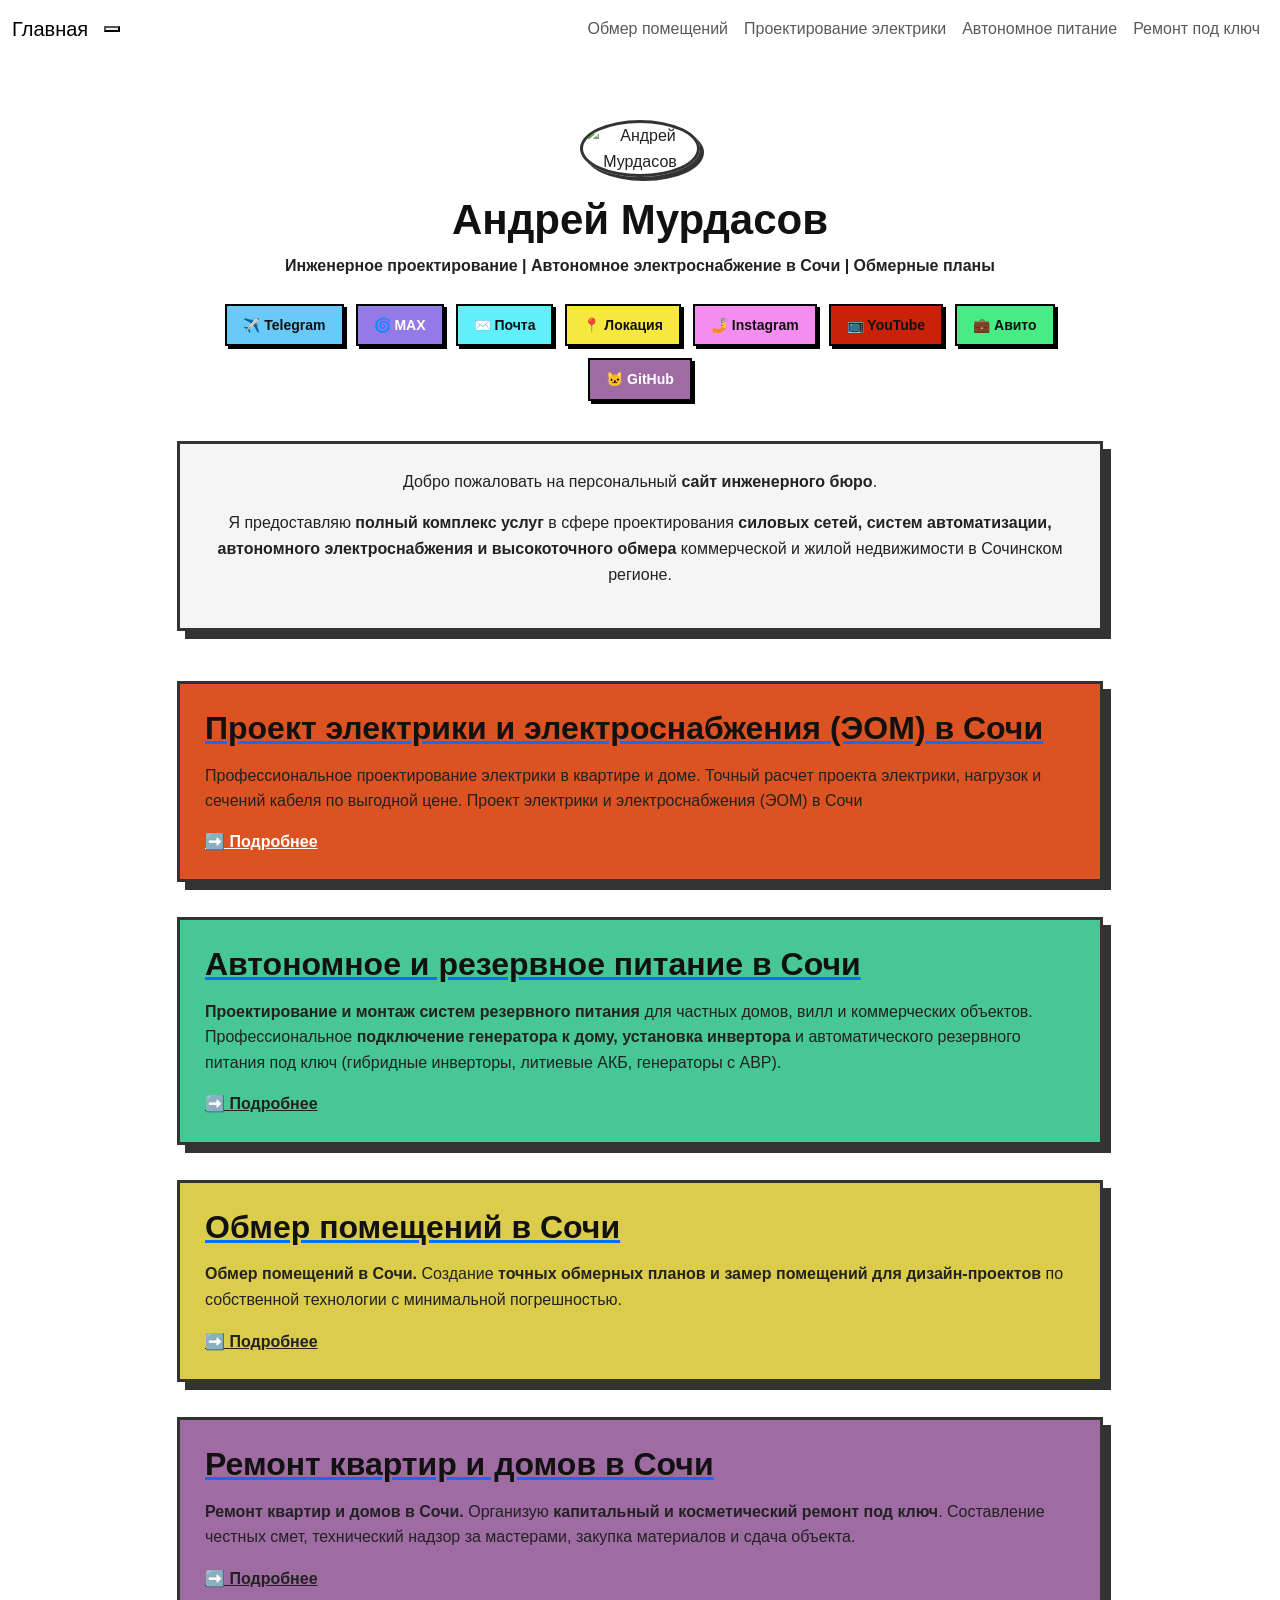
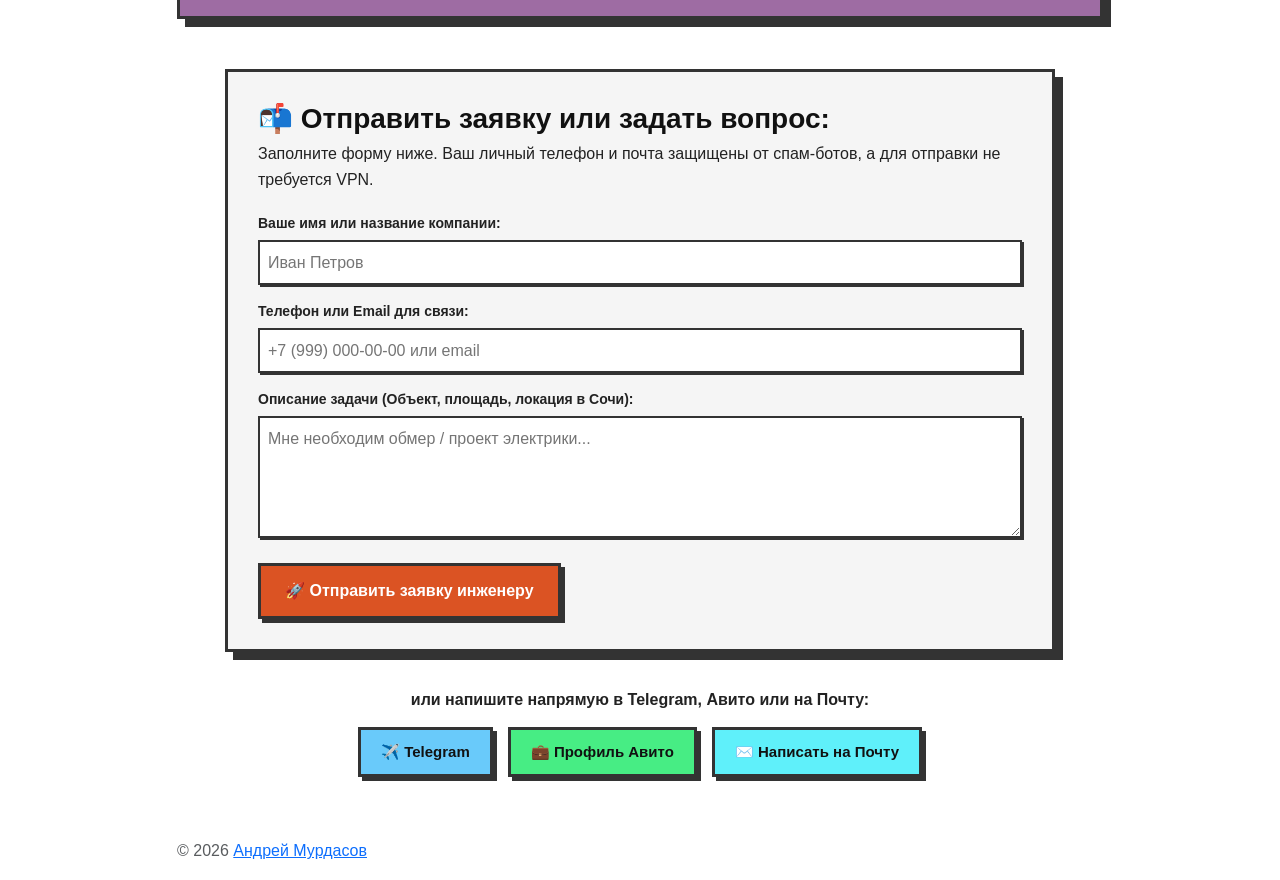
==== index.html @ ce28fa85 "макс" ====
<!DOCTYPE html>
<html lang="ru" itemscope itemtype="https://schema.org/WebPage" data-theme="light">
  <head>

  <meta charset="utf-8" />
  <meta name="viewport" content="width=device-width, initial-scale=1">

 


  <title>Андрей Мурдасов</title>

  <meta name="description" content="Добро пожаловать на персональный сайт инженерного бюро.
Я предоставляю полный комплекс услуг в сфере проектирования силовых сетей, систем автоматизации, автономного электроснабжения и высокоточного обмера коммерческой и жилой недвижимости в Сочинском регионе.">





<script type="application/ld+json">
{
  "@context": "https://schema.org",
  "@graph": [
    {
      "@id": "https://andrey-murdasov.github.io/engineer-sochi.github.io/#website",
      "@type": "WebSite",
      "name": "Андрей Мурдасов",
      "publisher": {
        "@id": "https://andrey-murdasov.github.io/engineer-sochi.github.io/#organization"
      },
      "url": "https://andrey-murdasov.github.io/engineer-sochi.github.io/"
    },
    {
      "@id": "https://andrey-murdasov.github.io/engineer-sochi.github.io/#organization",
      "@type": "Organization",
      "name": null,
      "url": "https://andrey-murdasov.github.io/engineer-sochi.github.io/"
    },
    {
      "@id": "https://andrey-murdasov.github.io/engineer-sochi.github.io/#collectionpage",
      "@type": "CollectionPage",
      "description": "Добро пожаловать на персональный сайт инженерного бюро. Я предоставляю полный комплекс услуг в сфере проектирования силовых сетей, систем автоматизации, автономного электроснабжения и высокоточного обмера коммерческой и жилой недвижимости в Сочинском регионе. ",
      "isPartOf": {
        "@id": "https://andrey-murdasov.github.io/engineer-sochi.github.io/#website"
      },
      "mainEntity": {
        "@type": "ItemList",
        "itemListElement": [
          {
            "@type": "ListItem",
            "name": "Проект электрики и электроснабжения (ЭОМ) в Сочи",
            "position": 1,
            "url": "https://andrey-murdasov.github.io/engineer-sochi.github.io/page/electrika-proekt/"
          },
          {
            "@type": "ListItem",
            "name": "Автономное и резервное питание в Сочи",
            "position": 2,
            "url": "https://andrey-murdasov.github.io/engineer-sochi.github.io/page/autonomnoe-pitanie/"
          },
          {
            "@type": "ListItem",
            "name": "Обмер помещений в Сочи",
            "position": 3,
            "url": "https://andrey-murdasov.github.io/engineer-sochi.github.io/page/obmer-sochi/"
          },
          {
            "@type": "ListItem",
            "name": "Ремонт квартир и домов в Сочи",
            "position": 4,
            "url": "https://andrey-murdasov.github.io/engineer-sochi.github.io/page/remont-sochi/"
          }
        ],
        "numberOfItems": 4
      },
      "name": "",
      "url": "https://andrey-murdasov.github.io/engineer-sochi.github.io/"
    }
  ]
}
</script>
<meta property="og:url" content="https://andrey-murdasov.github.io/engineer-sochi.github.io/">
	<meta property="og:site_name" content="Андрей Мурдасов">
	<meta property="og:title" content="Андрей Мурдасов">
	<meta property="og:description" content="Добро пожаловать на персональный сайт инженерного бюро.
Я предоставляю полный комплекс услуг в сфере проектирования силовых сетей, систем автоматизации, автономного электроснабжения и высокоточного обмера коммерческой и жилой недвижимости в Сочинском регионе.">
	<meta property="og:locale" content="ru">
	<meta property="og:type" content="website">
<link rel="canonical" href="https://andrey-murdasov.github.io/engineer-sochi.github.io/" />
  <meta name="twitter:title" content="Андрей Мурдасов" />
  <meta name="twitter:description" content="Добро пожаловать на персональный сайт инженерного бюро.
Я предоставляю полный комплекс услуг в сфере проектирования силовых сетей, систем автоматизации, автономного электроснабжения и высокоточного …">
  <meta name="twitter:image" content="https://andrey-murdasov.github.io/engineer-sochi.github.io/img/my-avatar.png" />
  <meta name="twitter:card" content="summary" />

  <link href='/engineer-sochi.github.io/img/favicon.png' rel='icon' type='image/x-icon'/>
<meta name="generator" content="Hugo 0.167.0">
<link rel="alternate" href="/engineer-sochi.github.io/index.xml" type="application/rss+xml" title="Андрей Мурдасов">


    <link rel="stylesheet" href="https://cdn.jsdelivr.net/npm/katex@0.16.45/dist/katex.min.css" integrity="sha384-UA8juhPf75SzzAMA/4fo3yOU7sBJ0om7SCD2GHq0fZqZco6tr1UCV7nUbk9J90JM" crossorigin="anonymous">
  <link rel="stylesheet" href="https://use.fontawesome.com/releases/v7.2.0/css/all.css" integrity="sha384-EXatlQyrOJgDaM9/a74ArMzy7/2bTMSrZj8ID1IPeVmc3GncfCugefCFWSLj8JL/" crossorigin="anonymous">
  
<link rel="stylesheet" href="https://cdn.jsdelivr.net/npm/bootstrap@5.3.8/dist/css/bootstrap.min.css" integrity="sha384-sRIl4kxILFvY47J16cr9ZwB07vP4J8&#43;LH7qKQnuqkuIAvNWLzeN8tE5YBujZqJLB" crossorigin="anonymous">
  
<link rel="stylesheet" href="/engineer-sochi.github.io/css/beautifulhugo-a87fcd5d.min.72cda546b14aceb498d071d769d40f6ebf7a769e01fe022e5932cdef604255c9.css" integrity="sha256-cs2lRrFKzrSY0HHXadQPbr96dp4B/gIuWTLN72BCVck=" crossorigin="anonymous" />
  
<link rel="stylesheet" media="print" href="/engineer-sochi.github.io/css/print.min.71d8124cb89642daef97634878d5e9689e76153aaa0453dbbe00e81fdbfc590e.css" integrity="sha256-cdgSTLiWQtrvl2NIeNXpaJ52FTqqBFPbvgDoH9v8WQ4=" crossorigin="anonymous" />
  
  <link rel="stylesheet" href="https://fonts.googleapis.com/css2?family=Lora:ital,wght@0,400;0,700;1,400;1,700&family=Open+Sans:ital,wght@0,400;0,600;0,700;1,400;1,600;1,700&display=swap" />
<link rel="stylesheet" href="https://cdn.jsdelivr.net/npm/photoswipe@5.4.4/dist/photoswipe.css" integrity="sha384-IfxC36XL/toUyJ939C73PcgMuRzAZuIzZxE38drsmO5p6jD7ei&#43;Zx/1oA/0l8ysE" crossorigin="anonymous"><style>
   
  nav.navbar.navbar-custom.navbar-fixed-top {
    position: absolute !important;
    top: 0 !important;
    left: 0 !important;
    width: 100% !important;
    z-index: 9999 !important;
    box-shadow: none !important;
  }

   
  body, p, li, div {
    font-family: -apple-system, BlinkMacSystemFont, "Segoe UI", Roboto, Helvetica, Arial, sans-serif !important;
    font-size: 16px !important;
    line-height: 1.6 !important;
    color: #222222 !important;
  }

   
  h1, h2, h3, h4, .retro-title {
    font-family: -apple-system, BlinkMacSystemFont, "Segoe UI", Roboto, Helvetica, Arial, sans-serif !important;
    font-weight: 800 !important;
    color: #111111 !important;
  }

   
  body {
    padding-top: 90px !important;
  }

   
  .pager,
  .pagination,
  .post-pager,
  .blog-post-pager,
  .pager-prev,
  .pager-center,
  .pager-next,
  #search-pagination,
  .next,
  .previous,
  a.next,
  a.previous,
  .post-nav-left,
  .post-nav-right,
  .blog-pager,
  ul.pager { 
    display: none !important; 
    visibility: hidden !important;
    opacity: 0 !important;
    width: 0 !important;
    height: 0 !important;
    margin: 0 !important;
    padding: 0 !important;
  }
  
     
  .retro-gallery {
    display: grid !important;
    grid-template-columns: repeat(auto-fit, minmax(280px, 1fr)) !important;
    gap: 25px !important;
    margin-top: 25px !important;
    margin-bottom: 40px !important;
  }

   
  .retro-gallery img {
    border: 3px solid #333333 !important;
    box-shadow: 6px 6px 0px #333333 !important;
    width: 100% !important;
    height: auto !important;
    display: block !important;
    border-radius: 0px !important;  
  }

   
  body:not(.pg-home) .main-only,
  .page-content .main-only {
    display: none !important;
  }
  
   
  .page-content p strong:first-child, 
  .post-heading,
  .page-header + p {
    display: none !important;
  }

</style>

        
        <script type="text/javascript">
        (function(m,e,t,r,i,k,a){
        m[i]=m[i]||function(){(m[i].a=m[i].a||[]).push(arguments)};
        m[i].l=1*new Date();
        for (var j = 0; j < document.scripts.length; j++) {if (document.scripts[j].src === r) { return; }}
        k=e.createElement(t),a=e.getElementsByTagName(t)[0],k.async=1,k.src=r,a.parentNode.insertBefore(k,a)
        })(window, document,'script','https://mc.yandex.ru/metrika/tag.js?id=109772422', 'ym');

        ym(109772422, 'init', {ssr:true, webvisor:true, clickmap:true, ecommerce:"dataLayer", referrer: document.referrer, url: location.href, accurateTrackBounce:true, trackLinks:true});
        </script>
        <noscript><div><img src="https://mc.yandex.ru/watch/109772422" style="position:absolute; left:-9999px;" alt="" /></div></noscript>
        
  </head>
  <body>
    <nav class="navbar navbar-expand-md navbar-light navbar-custom fixed-top">
  <div class="container-fluid">
    
    <a class="navbar-brand" href="/engineer-sochi.github.io/">Главная</a>
    <div class="d-flex align-items-center">
      
      
      
      <button class="theme-toggle" id="toc-toggle" aria-controls="toc-panel" aria-expanded="false" aria-label="Оглавление" data-bs-toggle="tooltip" data-bs-placement="bottom" title="Оглавление">
        <span class="fas fa-list"></span>
      </button>
      
      
      
      
      <button type="button" class="navbar-toggler" data-bs-toggle="collapse" data-bs-target="#main-navbar" aria-controls="main-navbar" aria-expanded="false" aria-label="Навигация">
  <span class="navbar-toggler-icon"></span>
</button>

    </div>

    <div class="collapse navbar-collapse" id="main-navbar">
      <ul class="navbar-nav ms-auto">
        
          
          
            <li class="nav-item" >
              <a class="nav-link" title="Обмер помещений" href="/engineer-sochi.github.io/page/obmer-sochi/">Обмер помещений</a>
            </li>
          
        
          
          
            <li class="nav-item" >
              <a class="nav-link" title="Проектирование электрики" href="/engineer-sochi.github.io/page/electrika-proekt/">Проектирование электрики</a>
            </li>
          
        
          
          
            <li class="nav-item" >
              <a class="nav-link" title="Автономное питание" href="/engineer-sochi.github.io/page/autonomnoe-pitanie/">Автономное питание</a>
            </li>
          
        
          
          
            <li class="nav-item" >
              <a class="nav-link" title="Ремонт под ключ" href="/engineer-sochi.github.io/page/remont-sochi/">Ремонт под ключ</a>
            </li>
          
        

          

        
      </ul>
      

    </div>

  </div>
</nav>








    

<header class="header-section" style="text-align: center; margin-top: 30px; margin-bottom: 40px; font-family: sans-serif;">
  <div class="intro-header no-img">
    <div class="container">
      <div class="row">
        <div class="col-md-10 offset-md-1">
          <div class="page-heading">
            
            
            
              <div style="margin-bottom: 20px;">
                <img src="/engineer-sochi.github.io/img/my-avatar.png" alt="Андрей Мурдасов" style="border-radius: 50%; max-width: 120px; border: 3px solid #333333; box-shadow: 4px 4px 0px #333333;" />
              </div>
            

            
            <h1 style="font-weight: 900; font-size: 42px; color: #111111; margin-top: 0; margin-bottom: 10px; line-height: 1.1;">Андрей Мурдасов</h1>
            
            
            
              <p style="font-size: 19px; color: #444444; font-weight: bold; line-height: 1.4; max-width: 800px; margin-left: auto; margin-right: auto; margin-bottom: 25px;">Инженерное проектирование | Автономное электроснабжение в Сочи | Обмерные планы</p>
            
            
            
            <div class="retro-social-buttons" style="display: flex; flex-wrap: wrap; justify-content: center; gap: 12px; margin-top: 20px;">
              <a href="https://t.me/murdasov_bot" style="background: #69cafa; color: #111; font-weight: bold; padding: 8px 16px; border: 2px solid #000; box-shadow: 3px 3px 0px #000; text-decoration: none; font-size: 14px;">✈️ Telegram</a>
              <a href="https://max.ru/@se15066291_bot" style="background: #927be6; color: #fff; font-weight: bold; padding: 8px 16px; border: 2px solid #000; box-shadow: 3px 3px 0px #000; text-decoration: none; font-size: 14px;">🌀 MAX</a>
              <a href="mailto:matematikaokai@gmail.com" style="background: #5ff0fa; color: #111; font-weight: bold; padding: 8px 16px; border: 2px solid #000; box-shadow: 3px 3px 0px #000; text-decoration: none; font-size: 14px;">✉️ Почта</a>
			  <a href="https://yandex.ru/maps/-/CXBM5AOP" style="background: #f7e83e; color: #111; font-weight: bold; padding: 8px 16px; border: 2px solid #000; box-shadow: 3px 3px 0px #000; text-decoration: none; font-size: 14px;">📍 Локация</a>
			  <a href="https://www.instagram.com/murdasov_st/" style="background: #f58cf0; color: #111; font-weight: bold; padding: 8px 16px; border: 2px solid #000; box-shadow: 3px 3px 0px #000; text-decoration: none; font-size: 14px;">🤳 Instagram</a>
			  <a href="http://www.youtube.com/@murdasov_st" style="background: #c92208; color: #111; font-weight: bold; padding: 8px 16px; border: 2px solid #000; box-shadow: 3px 3px 0px #000; text-decoration: none; font-size: 14px;">📺 YouTube</a>
              <a href="https://www.avito.ru/brands/i163849078/" style="background: #47ed84; color: #111; font-weight: bold; padding: 8px 16px; border: 2px solid #000; box-shadow: 3px 3px 0px #000; text-decoration: none; font-size: 14px;">💼 Авито</a>
              <a href="https://github.com/Andrey-Murdasov/" style="background: #9e6ca3; color: #fff; font-weight: bold; padding: 8px 16px; border: 2px solid #000; box-shadow: 3px 3px 0px #000; text-decoration: none; font-size: 14px;">🐱 GitHub</a>
              
            </div>

          </div>
        </div>
      </div>
    </div>
  </div>
</header>


    
  <div class="container" role="main">
    <div class="row">
      <div class="col-md-10 offset-md-1">
        
        
        
          <div class="content-section" style="background-color: #f5f5f5; border: 3px solid #333333; box-shadow: 8px 8px 0px #333333; padding: 25px; margin-bottom: 50px; font-size: 16px; line-height: 1.6; color: #222222; text-align: center;">
            <p>Добро пожаловать на персональный <strong>сайт инженерного бюро</strong>.</p>
<p>Я предоставляю <strong>полный комплекс услуг</strong> в сфере проектирования <strong>силовых сетей, систем автоматизации, автономного электроснабжения и высокоточного обмера</strong> коммерческой и жилой недвижимости в Сочинском регионе.</p>

          </div>
        

        
        
          <div class="custom-card" style="background-color: #db5323; color: #ffffff; margin-bottom: 35px; padding: 25px; border: 3px solid #333333; box-shadow: 8px 8px 0px #333333; transition: none;">
            <article class="post-preview">
              <a href="https://andrey-murdasov.github.io/engineer-sochi.github.io/page/electrika-proekt/">
                <h2 class="post-title" style="margin-top: 0; color: #ffffff; font-weight: bold;">Проект электрики и электроснабжения (ЭОМ) в Сочи</h2>
              </a>
              <div class="post-entry" style="color: #ffffff; margin-top: 15px;">
                Профессиональное проектирование электрики в квартире и доме. Точный расчет проекта электрики, нагрузок и сечений кабеля по выгодной цене. Проект электрики и электроснабжения (ЭОМ) в Сочи
                
                  <div style="margin-top: 15px;">
                    <a href="https://andrey-murdasov.github.io/engineer-sochi.github.io/page/electrika-proekt/" class="post-read-more" style="color: #ffffff; font-weight: bold; text-decoration: underline;">➡️ Подробнее</a>
                  </div>
                
              </div>
            </article>
          </div>
        
          <div class="custom-card" style="background-color: #46c795; color: #222222; margin-bottom: 35px; padding: 25px; border: 3px solid #333333; box-shadow: 8px 8px 0px #333333; transition: none;">
            <article class="post-preview">
              <a href="https://andrey-murdasov.github.io/engineer-sochi.github.io/page/autonomnoe-pitanie/">
                <h2 class="post-title" style="margin-top: 0; color: #222222; font-weight: bold;">Автономное и резервное питание в Сочи</h2>
              </a>
              <div class="post-entry" style="color: #222222; margin-top: 15px;">
                <p><strong>Проектирование и монтаж систем резервного питания</strong> для частных домов, вилл и коммерческих объектов. Профессиональное <strong>подключение генератора к дому, установка инвертора</strong> и автоматического резервного питания под ключ (гибридные инверторы, литиевые АКБ, генераторы с АВР).</p>
                
                  <div style="margin-top: 15px;">
                    <a href="https://andrey-murdasov.github.io/engineer-sochi.github.io/page/autonomnoe-pitanie/" class="post-read-more" style="color: #222222; font-weight: bold; text-decoration: underline;">➡️ Подробнее</a>
                  </div>
                
              </div>
            </article>
          </div>
        
          <div class="custom-card" style="background-color: #dbcd4b; color: #222222; margin-bottom: 35px; padding: 25px; border: 3px solid #333333; box-shadow: 8px 8px 0px #333333; transition: none;">
            <article class="post-preview">
              <a href="https://andrey-murdasov.github.io/engineer-sochi.github.io/page/obmer-sochi/">
                <h2 class="post-title" style="margin-top: 0; color: #222222; font-weight: bold;">Обмер помещений в Сочи</h2>
              </a>
              <div class="post-entry" style="color: #222222; margin-top: 15px;">
                <p><strong>Обмер помещений в Сочи.</strong>
Создание <strong>точных обмерных планов и замер помещений для дизайн-проектов</strong> по собственной технологии с минимальной погрешностью.</p>
                
                  <div style="margin-top: 15px;">
                    <a href="https://andrey-murdasov.github.io/engineer-sochi.github.io/page/obmer-sochi/" class="post-read-more" style="color: #222222; font-weight: bold; text-decoration: underline;">➡️ Подробнее</a>
                  </div>
                
              </div>
            </article>
          </div>
        
          <div class="custom-card" style="background-color: #9e6ca3; color: #222222; margin-bottom: 35px; padding: 25px; border: 3px solid #333333; box-shadow: 8px 8px 0px #333333; transition: none;">
            <article class="post-preview">
              <a href="https://andrey-murdasov.github.io/engineer-sochi.github.io/page/remont-sochi/">
                <h2 class="post-title" style="margin-top: 0; color: #222222; font-weight: bold;">Ремонт квартир и домов в Сочи</h2>
              </a>
              <div class="post-entry" style="color: #222222; margin-top: 15px;">
                <p><strong>Ремонт квартир и домов в Сочи.</strong>
Организую <strong>капитальный и косметический ремонт под ключ</strong>. Составление честных смет, технический надзор за мастерами, закупка материалов и сдача объекта.</p>
                
                  <div style="margin-top: 15px;">
                    <a href="https://andrey-murdasov.github.io/engineer-sochi.github.io/page/remont-sochi/" class="post-read-more" style="color: #222222; font-weight: bold; text-decoration: underline;">➡️ Подробнее</a>
                  </div>
                
              </div>
            </article>
          </div>
        

        
        

        
        
<div style="display: flex; flex-direction: column; align-items: center; width: 100%; margin-top: 50px; margin-bottom: 45px;">
  
  <div id="feedback-form" class="cta-block" style="background-color: #f5f5f5; border: 3px solid #333333; box-shadow: 8px 8px 0px #333333; padding: 30px; font-family: sans-serif; width: 100%; max-width: 830px; box-sizing: border-box;">
    <h3 style="margin-top: 0; font-weight: bold; color: #111111; margin-bottom: 5px; text-align: left;">📬 Отправить заявку или задать вопрос:</h3>
    <p style="font-size: 14px; color: #555555; margin-top: 0; margin-bottom: 20px; text-align: left;">Заполните форму ниже. Ваш личный телефон и почта защищены от спам-ботов, а для отправки не требуется VPN.</p>
    
    <form action="https://api.web3forms.com/submit" method="POST" style="display: flex; flex-direction: column; gap: 15px;">
      
      
      <input type="hidden" name="access_key" value="b5bdde8c-45ff-4c30-b21b-d8d4b4edecb8">
      <input type="checkbox" name="botcheck" class="hidden" style="display: none;">

      <div style="display: flex; flex-direction: column; gap: 5px;">
        <label style="font-weight: bold; color: #222; font-size: 14px; text-align: left;">Ваше имя или название компании:</label>
        <input type="text" name="name" required style="border: 2px solid #333; padding: 8px; font-size: 16px; box-shadow: 2px 2px 0px #333; background: #fff; color: #111;" placeholder="Иван Петров">
      </div>

      <div style="display: flex; flex-direction: column; gap: 5px;">
        <label style="font-weight: bold; color: #222; font-size: 14px; text-align: left;">Телефон или Email для связи:</label>
        <input type="text" name="contact_info" required style="border: 2px solid #333; padding: 8px; font-size: 16px; box-shadow: 2px 2px 0px #333; background: #fff; color: #111;" placeholder="+7 (999) 000-00-00 или email">
      </div>

      <div style="display: flex; flex-direction: column; gap: 5px;">
        <label style="font-weight: bold; color: #222; font-size: 14px; text-align: left;">Описание задачи (Объект, площадь, локация в Сочи):</label>
        <textarea name="message" rows="4" required style="border: 2px solid #333; padding: 8px; font-size: 16px; box-shadow: 2px 2px 0px #333; background: #fff; color: #111; resize: vertical;" placeholder="Мне необходим обмер / проект электрики..."></textarea>
      </div>

      <button type="submit" style="background-color: #db5323; color: #ffffff; font-weight: bold; padding: 12px 24px; border: 3px solid #333333; box-shadow: 4px 4px 0px #333333; font-size: 16px; cursor: pointer; margin-top: 10px; width: fit-content;">
        🚀 Отправить заявку инженеру
      </button>
    </form>
  </div>

  
  <div class="alternative-contacts" style="width: 100%; max-width: 830px; margin-top: 35px; text-align: center; font-family: sans-serif;">
    <p style="font-size: 16px; font-weight: bold; color: #333333; margin-bottom: 15px;">или напишите напрямую в Telegram, Авито или на Почту:</p>
    
    <div style="display: flex; flex-wrap: wrap; justify-content: center; gap: 15px;">
      <a href="https://web.telegram.org/k/#@murdasov_bot" style="background: #69cafa; color: #111; font-weight: bold; padding: 10px 20px; border: 3px solid #333333; box-shadow: 4px 4px 0px #333333; text-decoration: none; font-size: 15px; display: inline-block;">
        ✈️ Telegram
      </a>
      <a href="https://www.avito.ru/brands/i163849078/" style="background: #47ed84; color: #111; font-weight: bold; padding: 10px 20px; border: 3px solid #333333; box-shadow: 4px 4px 0px #333333; text-decoration: none; font-size: 15px; display: inline-block;">
        💼 Профиль Авито
      </a>
      <a href="mailto:matematikaokai@gmail.com" style="background: #5ff0fa; color: #111; font-weight: bold; padding: 10px 20px; border: 3px solid #333333; box-shadow: 4px 4px 0px #333333; text-decoration: none; font-size: 15px; display: inline-block;">
        ✉️ Написать на Почту
      </a>
    </div>
  </div>

</div>


      </div>
    </div>
  </div>

      
  <div class="page-meta">
  
  
  
</div>



<footer>
  <div class="container">
    
    <div class="row">
      <div class="col-md-10 offset-md-1">
        <ul class="list-inline text-center footer-links">
          
          
          
          
          
          
          
          
          
          
          
          
          
          
          
          
          
          
          
          
          
          
          
          
          
          
          
          
          
          
          
          
          
          
          
          
          
          
          
          
          
          
          
          
          
        </ul>
        <p class="credits copyright text-muted">
          
          &copy;
          
            2026
          

          
          
            <a href="/engineer-sochi.github.io/">Андрей Мурдасов</a>
          
        
      </div>
    </div>
  </div>
</footer>

      


      

<script defer src="https://cdn.jsdelivr.net/npm/katex@0.16.45/dist/katex.min.js" integrity="sha384-Tt7wBxLKwSzFVRET4O4U9H6v8MNaQ/CjN2FMP4xFm0ErrFu6aNqoonRVW5W40iGI" crossorigin="anonymous"></script>

<script defer onload="renderMathInElement(document.body);" src="https://cdn.jsdelivr.net/npm/katex@0.16.45/dist/contrib/auto-render.min.js" integrity="sha384-bjyGPfbij8/NDKJhSGZNP/khQVgtHUE5exjm4Ydllo42FwIgYsdLO2lXGmRBf5Mz" crossorigin="anonymous"></script>

<script src="https://cdn.jsdelivr.net/npm/bootstrap@5.3.8/dist/js/bootstrap.bundle.min.js" integrity="sha384-FKyoEForCGlyvwx9Hj09JcYn3nv7wiPVlz7YYwJrWVcXK/BmnVDxM&#43;D2scQbITxI" crossorigin="anonymous"></script>
<script src="https://cdn.jsdelivr.net/npm/photoswipe@5.4.4/dist/umd/photoswipe.umd.min.js" integrity="sha384-k8EKyYcONphQ7zH4cQ0888JapXwrLTXQl/Ue1/jYgjVYahln1NWpnt2S4IC56LNh" crossorigin="anonymous"></script>

<script src="https://cdn.jsdelivr.net/npm/photoswipe@5.4.4/dist/umd/photoswipe-lightbox.umd.min.js" integrity="sha384-IiBVbUz6&#43;U&#43;Tbm/ijO2P0XRwcVzNfrMzloNLkrqHkbi6w5H0v6ie4fI9BIO4SwdK" crossorigin="anonymous"></script>



<script src="/engineer-sochi.github.io/js/beautifulhugo-10976a71.min.103b7c957d9cbbee7fe2d76ce5fe36fbecfa66e9815897ee0fa6d2660f883964.js" integrity="sha256-EDt8lX2cu&#43;5/4tds5f42&#43;&#43;z6ZumBWJfuD6bSZg&#43;IOWQ=" crossorigin="anonymous"></script>












    
  </body>
</html>
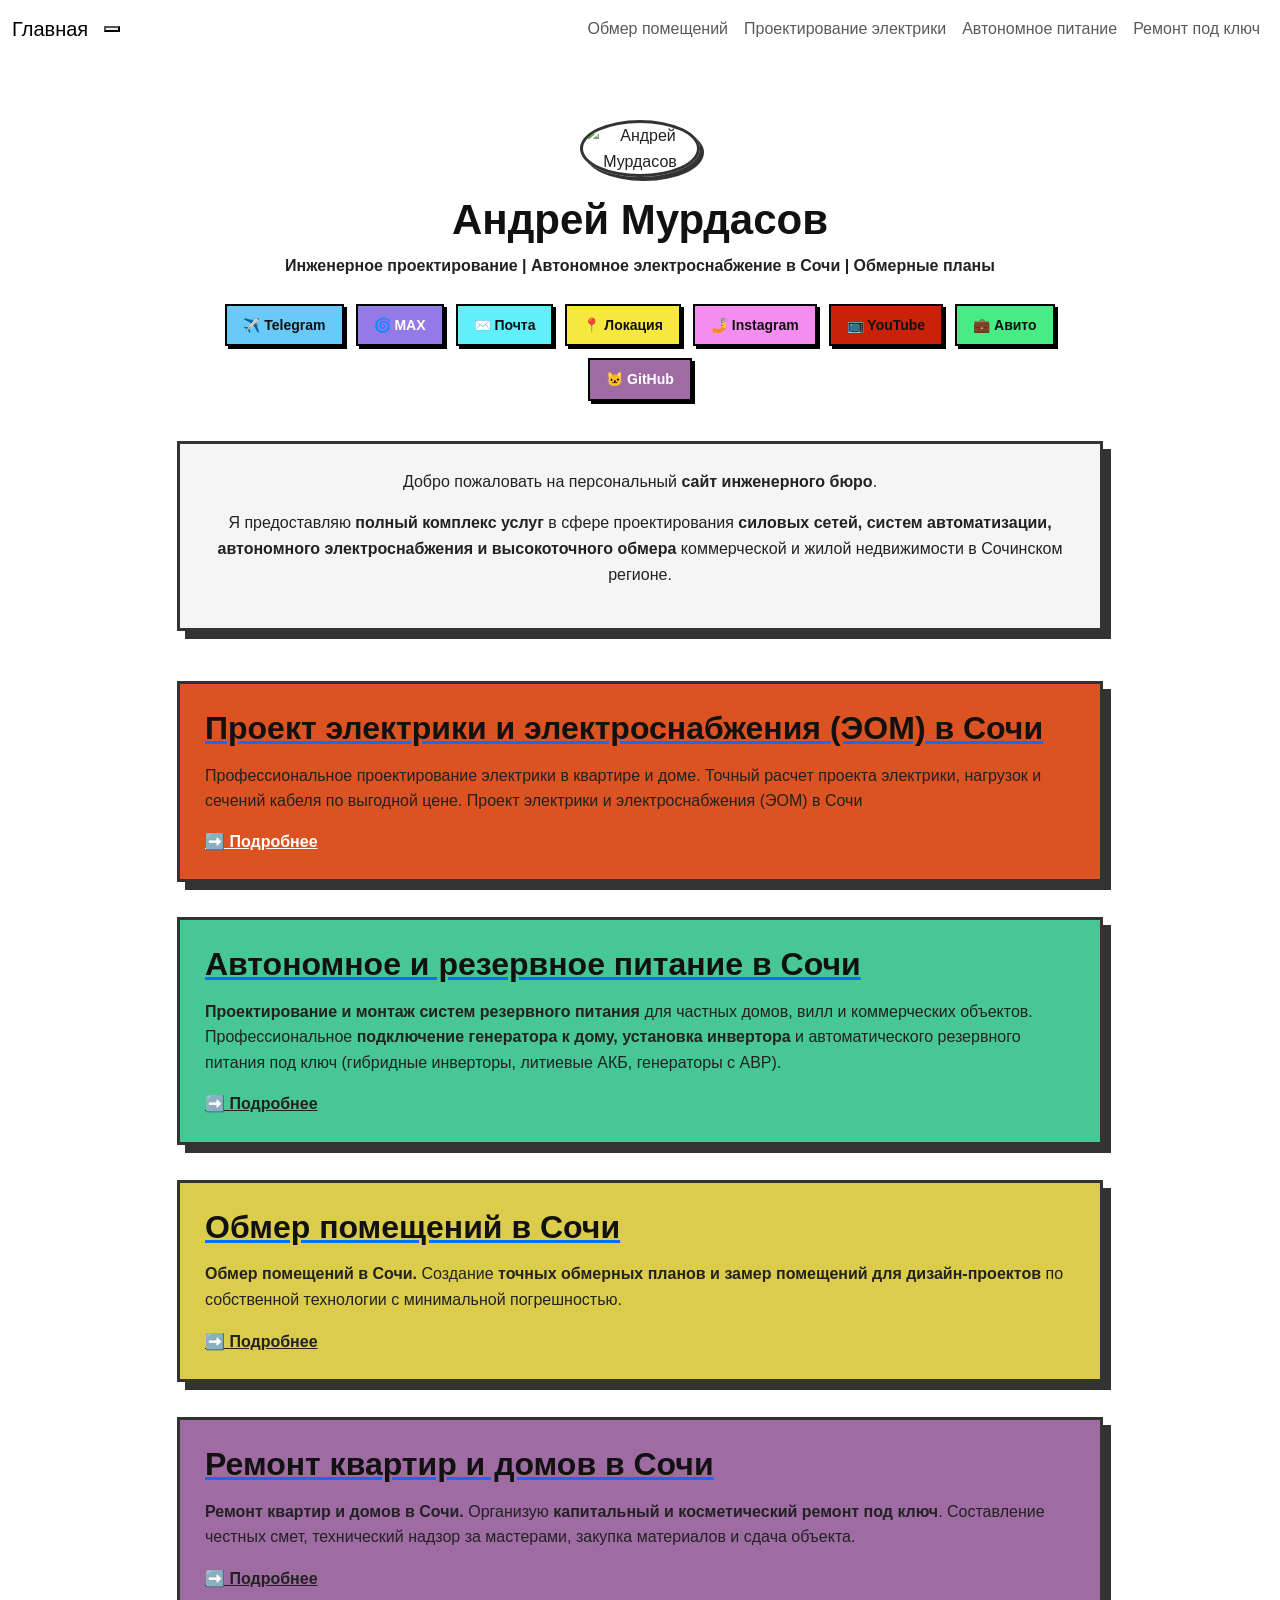
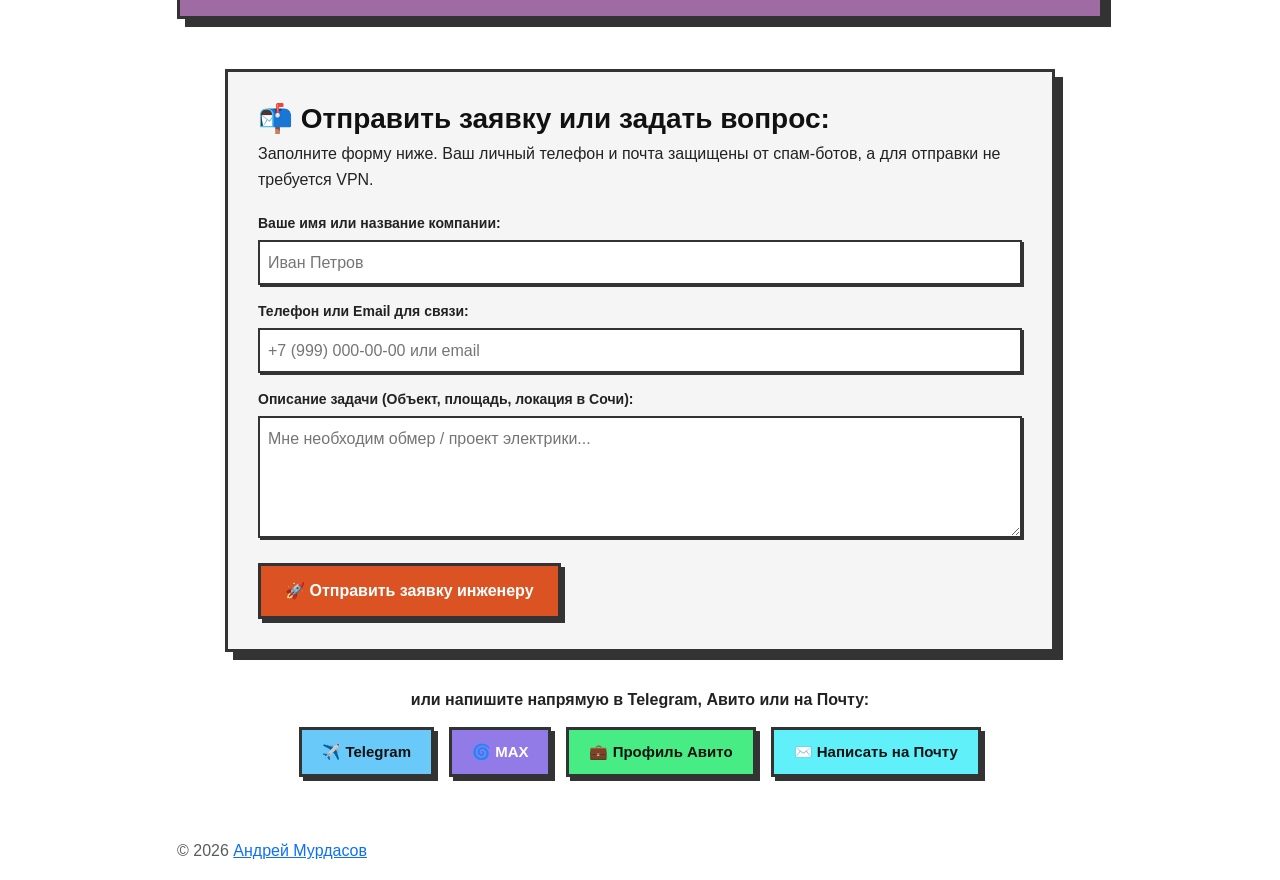
==== commit 3a52f17c: "макс 3" ====
--- a/index.html
+++ b/index.html
@@ -462,6 +462,9 @@
       <a href="https://web.telegram.org/k/#@murdasov_bot" style="background: #69cafa; color: #111; font-weight: bold; padding: 10px 20px; border: 3px solid #333333; box-shadow: 4px 4px 0px #333333; text-decoration: none; font-size: 15px; display: inline-block;">
         ✈️ Telegram
       </a>
+      <a href="https://max.ru/@se15066291_bot" style="background: #927be6; color: #fff; font-weight: bold; padding: 10px 20px; border: 3px solid #333333; box-shadow: 4px 4px 0px #333333; text-decoration: none; font-size: 15px; display: inline-block;">
+        🌀 MAX
+      </a>
       <a href="https://www.avito.ru/brands/i163849078/" style="background: #47ed84; color: #111; font-weight: bold; padding: 10px 20px; border: 3px solid #333333; box-shadow: 4px 4px 0px #333333; text-decoration: none; font-size: 15px; display: inline-block;">
         💼 Профиль Авито
       </a>
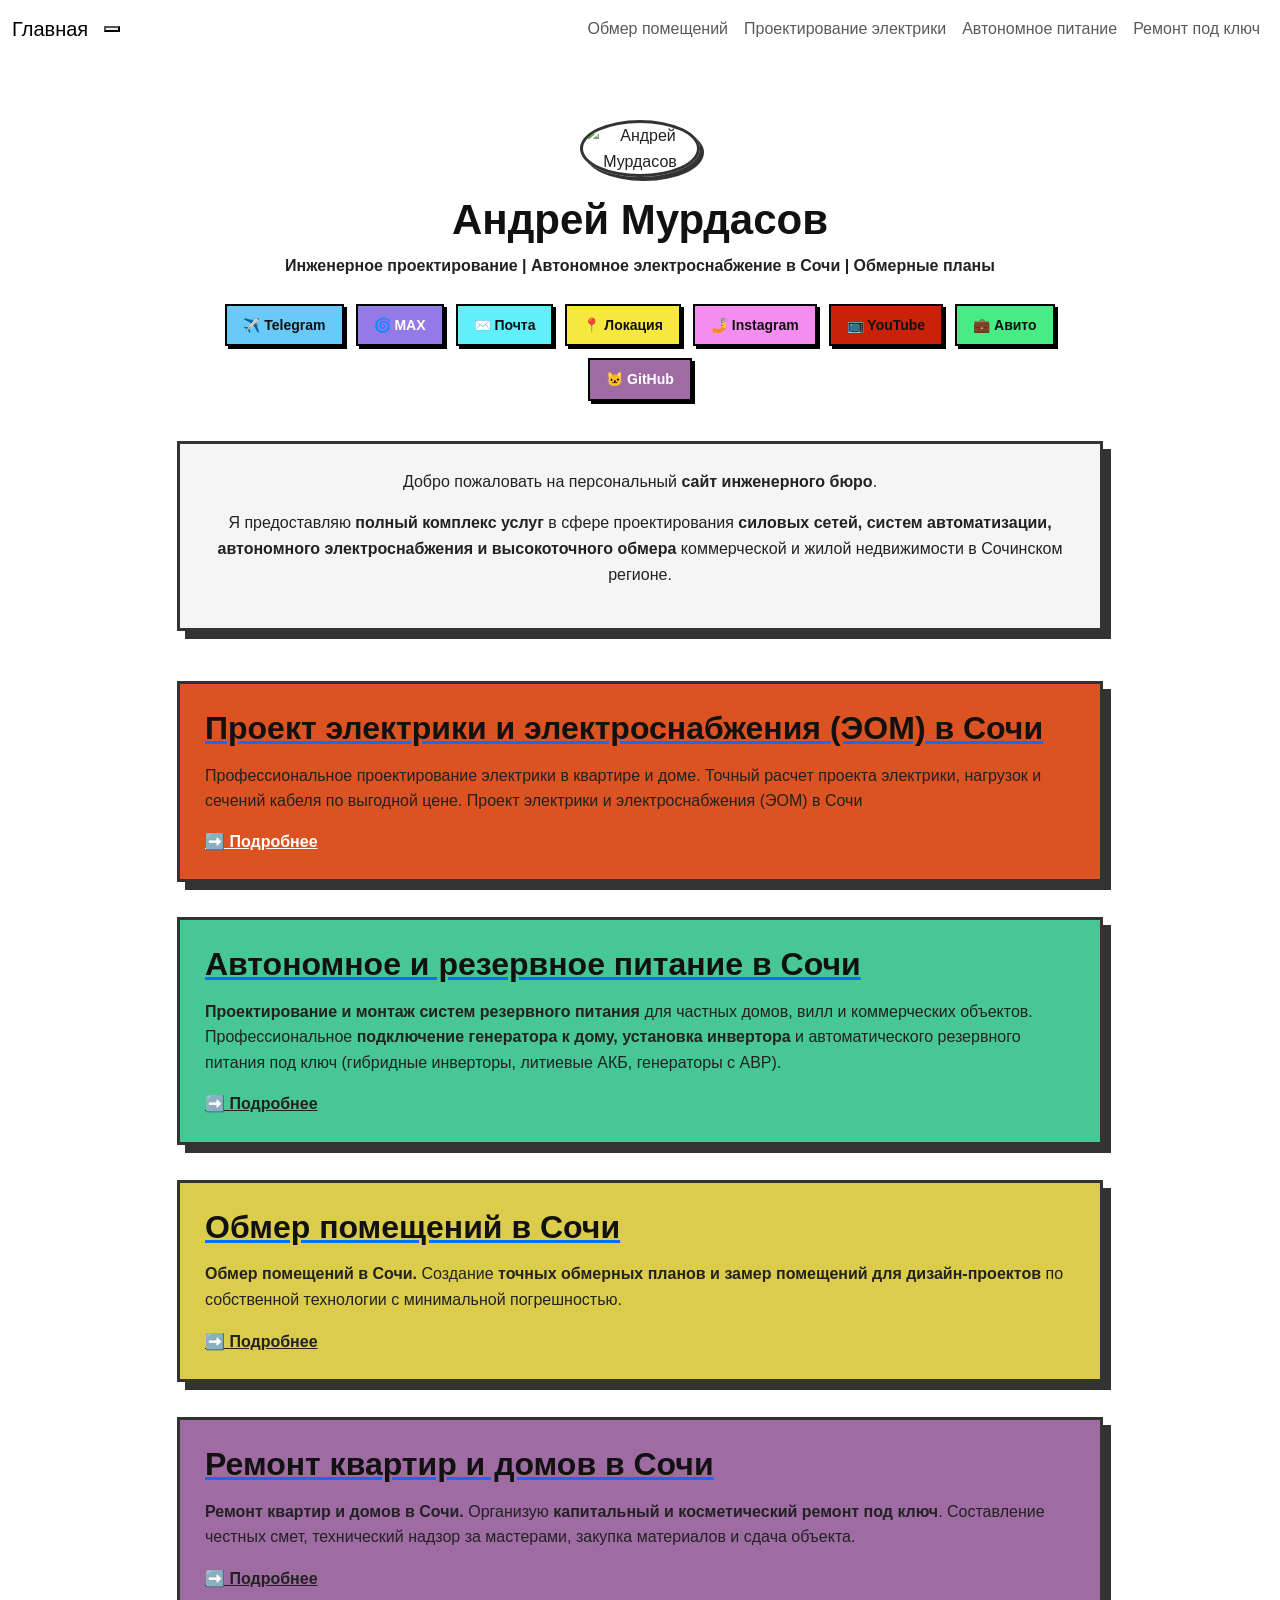
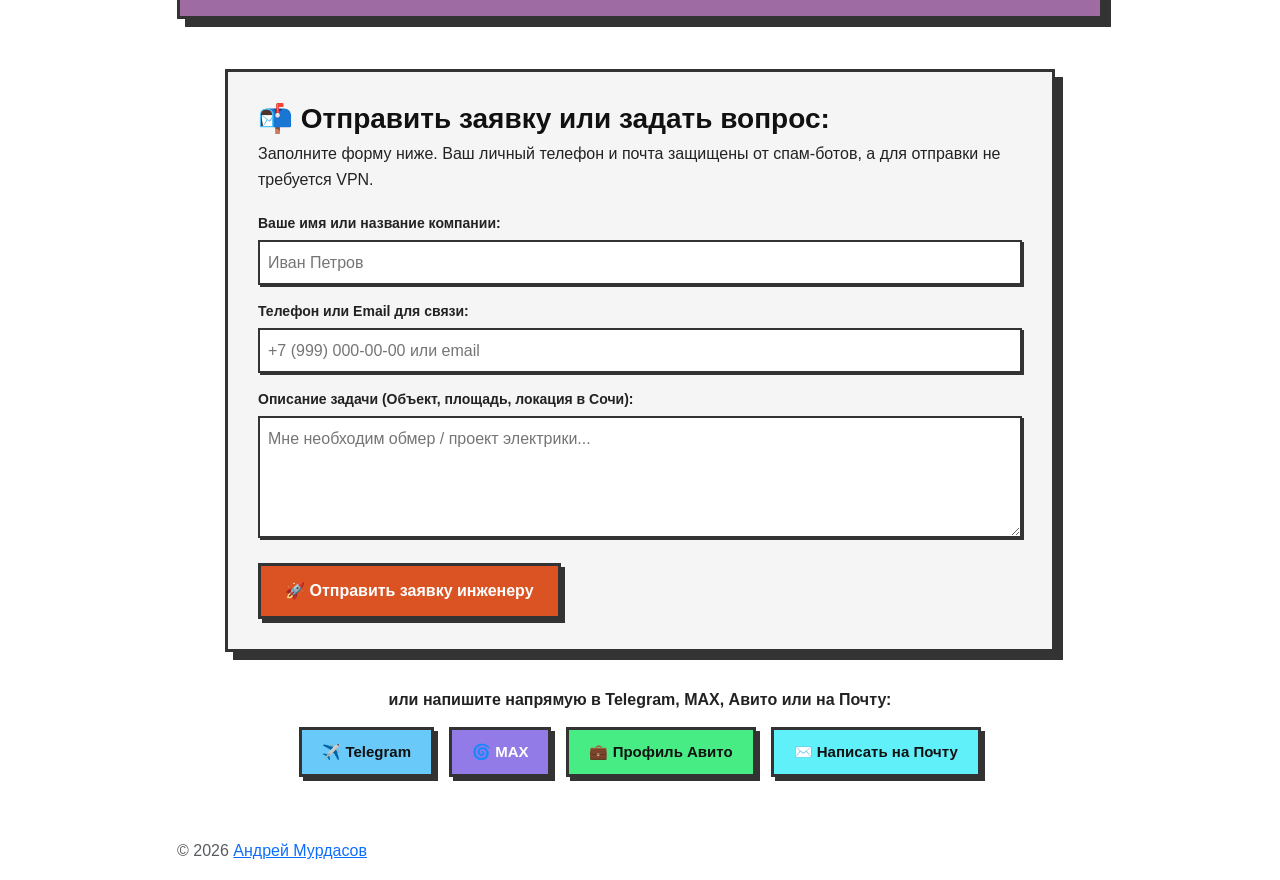
==== commit 06bc6612: "Update index.html" ====
--- a/index.html
+++ b/index.html
@@ -11,7 +11,7 @@
  
 
 
-  <title>Андрей Мурдасов</title>
+  <title>Инженерия и Электрика в Сочи | Андрей Мурдасов — ЭОМ, СМР, Замеры</title>
 
   <meta name="description" content="Добро пожаловать на персональный сайт инженерного бюро.
 Я предоставляю полный комплекс услуг в сфере проектирования силовых сетей, систем автоматизации, автономного электроснабжения и высокоточного обмера коммерческой и жилой недвижимости в Сочинском регионе.">
@@ -83,16 +83,14 @@
 }
 </script>
 <meta property="og:url" content="https://andrey-murdasov.github.io/engineer-sochi.github.io/">
-	<meta property="og:site_name" content="Андрей Мурдасов">
-	<meta property="og:title" content="Андрей Мурдасов">
-	<meta property="og:description" content="Добро пожаловать на персональный сайт инженерного бюро.
-Я предоставляю полный комплекс услуг в сфере проектирования силовых сетей, систем автоматизации, автономного электроснабжения и высокоточного обмера коммерческой и жилой недвижимости в Сочинском регионе.">
+	<meta property="og:site_name" content="Андрей Мурдасов — Инженерия, электрика и замеры объектов в Сочи">
+	<meta property="og:title" content="Андрей Мурдасов — Инженерия, электрика и замеры объектов в Сочи">
+  <meta property="og:description" content="Проектирование ЭОМ, сборка электрощитов, автономное питание, технадзор СМР и точный лазерный обмер помещений от Сочи до Красной Поляны.">
 	<meta property="og:locale" content="ru">
 	<meta property="og:type" content="website">
 <link rel="canonical" href="https://andrey-murdasov.github.io/engineer-sochi.github.io/" />
-  <meta name="twitter:title" content="Андрей Мурдасов" />
-  <meta name="twitter:description" content="Добро пожаловать на персональный сайт инженерного бюро.
-Я предоставляю полный комплекс услуг в сфере проектирования силовых сетей, систем автоматизации, автономного электроснабжения и высокоточного …">
+  <meta name="twitter:title" content="Андрей Мурдасов — Инженерия, электрика и замеры объектов в Сочи" />
+  <meta name="twitter:description" content="Проектирование ЭОМ, сборка электрощитов, автономное питание, технадзор СМР и точный лазерный обмер помещений от Сочи до Красной Поляны.">
   <meta name="twitter:image" content="https://andrey-murdasov.github.io/engineer-sochi.github.io/img/my-avatar.png" />
   <meta name="twitter:card" content="summary" />
 
@@ -315,7 +313,7 @@
             
             <div class="retro-social-buttons" style="display: flex; flex-wrap: wrap; justify-content: center; gap: 12px; margin-top: 20px;">
               <a href="https://t.me/murdasov_bot" style="background: #69cafa; color: #111; font-weight: bold; padding: 8px 16px; border: 2px solid #000; box-shadow: 3px 3px 0px #000; text-decoration: none; font-size: 14px;">✈️ Telegram</a>
-              <a href="https://max.ru/@se15066291_bot" style="background: #927be6; color: #fff; font-weight: bold; padding: 8px 16px; border: 2px solid #000; box-shadow: 3px 3px 0px #000; text-decoration: none; font-size: 14px;">🌀 MAX</a>
+              <a href="https://max.ru/se15066291_bot" style="background: #927be6; color: #fff; font-weight: bold; padding: 8px 16px; border: 2px solid #000; box-shadow: 3px 3px 0px #000; text-decoration: none; font-size: 14px;">🌀 MAX</a>
               <a href="mailto:matematikaokai@gmail.com" style="background: #5ff0fa; color: #111; font-weight: bold; padding: 8px 16px; border: 2px solid #000; box-shadow: 3px 3px 0px #000; text-decoration: none; font-size: 14px;">✉️ Почта</a>
 			  <a href="https://yandex.ru/maps/-/CXBM5AOP" style="background: #f7e83e; color: #111; font-weight: bold; padding: 8px 16px; border: 2px solid #000; box-shadow: 3px 3px 0px #000; text-decoration: none; font-size: 14px;">📍 Локация</a>
 			  <a href="https://www.instagram.com/murdasov_st/" style="background: #f58cf0; color: #111; font-weight: bold; padding: 8px 16px; border: 2px solid #000; box-shadow: 3px 3px 0px #000; text-decoration: none; font-size: 14px;">🤳 Instagram</a>
@@ -456,13 +454,13 @@
 
   
   <div class="alternative-contacts" style="width: 100%; max-width: 830px; margin-top: 35px; text-align: center; font-family: sans-serif;">
-    <p style="font-size: 16px; font-weight: bold; color: #333333; margin-bottom: 15px;">или напишите напрямую в Telegram, Авито или на Почту:</p>
+    <p style="font-size: 16px; font-weight: bold; color: #333333; margin-bottom: 15px;">или напишите напрямую в Telegram, MAX, Авито или на Почту:</p>
     
     <div style="display: flex; flex-wrap: wrap; justify-content: center; gap: 15px;">
       <a href="https://web.telegram.org/k/#@murdasov_bot" style="background: #69cafa; color: #111; font-weight: bold; padding: 10px 20px; border: 3px solid #333333; box-shadow: 4px 4px 0px #333333; text-decoration: none; font-size: 15px; display: inline-block;">
         ✈️ Telegram
       </a>
-      <a href="https://max.ru/@se15066291_bot" style="background: #927be6; color: #fff; font-weight: bold; padding: 10px 20px; border: 3px solid #333333; box-shadow: 4px 4px 0px #333333; text-decoration: none; font-size: 15px; display: inline-block;">
+      <a href="https://max.ru/se15066291_bot" style="background: #927be6; color: #fff; font-weight: bold; padding: 10px 20px; border: 3px solid #333333; box-shadow: 4px 4px 0px #333333; text-decoration: none; font-size: 15px; display: inline-block;">
         🌀 MAX
       </a>
       <a href="https://www.avito.ru/brands/i163849078/" style="background: #47ed84; color: #111; font-weight: bold; padding: 10px 20px; border: 3px solid #333333; box-shadow: 4px 4px 0px #333333; text-decoration: none; font-size: 15px; display: inline-block;">
